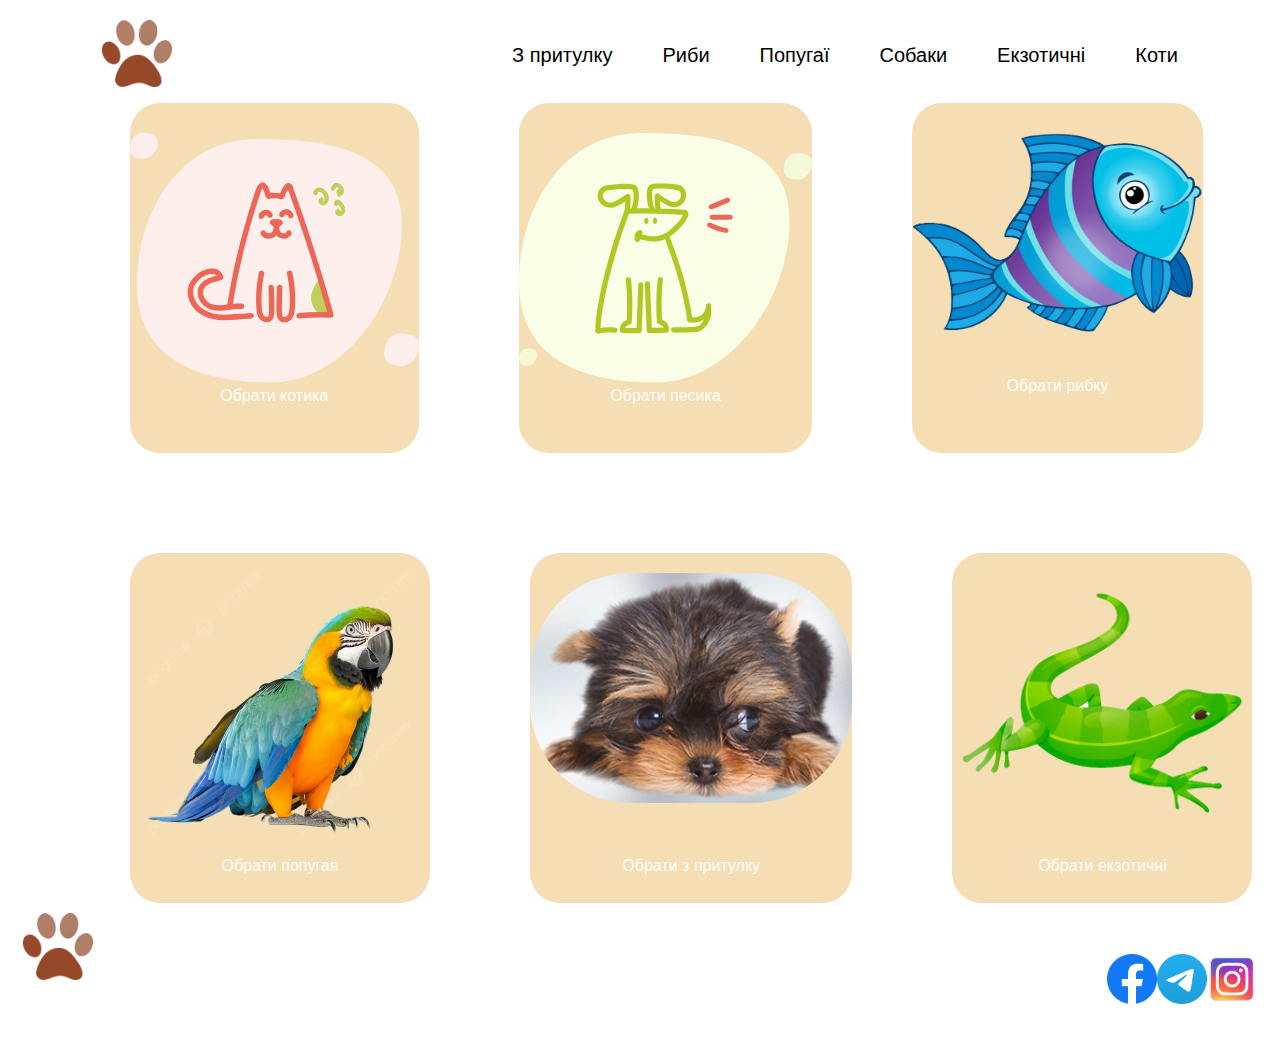
==== tvarunku.html @ 672cca84 "Add files via upload" ====
<!DOCTYPE html>
<html lang="en">
<head>
    <meta charset="UTF-8">
    <meta name="viewport" content="width=device-width, initial-scale=1.0">
    <title>Знайти тваринку</title>
    <link rel="stylesheet" href="css/search.css">
    <link rel="stylesheet" href="css/media123.css">
</head>
<body>
    <header class="header">
        <div class="container header-conteiner">
        <a href="index.html"><img src="фото/logo.webp" width="70px"></a>
    <nav class="nav" id="nav">
        <ul class="list-reset nav__list">
            <li class="nav_link">
              <a href="tvar.html">З притулку</a>
            </li>
            <li class="nav_link">
              <a href="fish.html">Риби</a>
            </li>
            <li class="nav_link">
              <a href="bird.html">Попугаї</a>
            </li>
            <li class="nav_link">
              <a href="dog.html">Собаки</a>
            </li>
            <li class="nav_link">
              <a href="priut.html">Екзотичні</a>
            </li>
            <li class="nav_link">
              <a href="caty.html">Коти</a>
            </li>
            </ul>
    </nav>
    <button class="btn-reset burger" id="burger">
        <span class="burger__line"></span>
        <span class="burger__line"></span>
        <span class="burger__line"></span>
    </button>
    </div>
    </header>
    <main>
        <section class="animals">
            <div class="container-main12345">
            <div class="container-main">
                <div class="cat">
                    <a href="caty.html"><img src="фото/cat-bg.svg">
                    <div>Обрати котика</div></a>
                </div>
                <div class="dog">
                    <a href="dog.html"><img src="фото/dog-bg.svg" alt="">
                    <div>Обрати песика</div></a>
                </div>
                <div class="fish">
                <a href="fish.html"><img src="фото/fish.png" alt="">
                    <div>Обрати рибку</div></a>
                </div>
                </div>
                <div class="container-main123">
                <div class="bird">
                <a href="bird.html"><img src="фото/popuga.png" width="300px">
                    <div>Обрати попугая</div></a>
                </div>
                <div class="z-prutylky">
                <a href="tvar.html"><img src="фото/zpritulku.jpg" alt="">
                    <div>Обрати з притулку</div></a>
                </div>
                <div class="ekzotuchni">
                <a href="priut.html"><img src="фото/istockphoto-1342484743-612x612.png" width="300px" alt="">
                    <div>Обрати екзотичні</div></a>
                </div>
            </div>
        </div>
        </section>
    </main>
    <footer>
        <div class="container-footer">
            <a href="index.html"><img src="фото/logo.webp" width="70px"></a>    
        <div class="div123">
            <a href=""><img src="фото/Facebook_f_logo_(2019).svg.png" width="50px"></a>
        <a href=""><img src="фото/Telegram_2019_Logo.svg.png" width="50px"></a>
    <a href=""><img src="фото/depositphotos_564581688-stock-illustration-instagram-social-media-app-icon.jpg" width="50px"></a>
        </div>
    </div>
    </footer>
</body>
</html>
---- css/search.css ----
body{
    font-family: sans-serif;
}

.container{
    max-width: 1382px;
    padding: 0 15px;
    margin: 0 auto;
}

.container-footer{
    max-width: 1582px;
    padding: 0 15px;
    margin: 0 auto;
}

header{
    display: flex;
    text-decoration: none;
    height: 95px;
}

.header-conteiner{
    display: flex;
    align-items: center;
    justify-content: space-between;
    gap: 300px;
}

.nav__list{
    display: flex;
    align-items: center;
    gap: 50px;
}

.list-reset{
    list-style-type: none;
}

.nav_link{
    font-size: 20px;
}

.nav_link a{
    text-decoration: none;
    color:black;
}

.nav_link a:hover{
    color:aqua
}

.burger{
    display: none;
}

.conteiner-all{
    max-width: 1380px;
    margin: 0 auto;
    padding: 0 15px;
}

.dim{
    font-size: 25px;
}

footer{
    max-width: 1380px;
    margin: 0 auto;
    padding-top: 10px;
}

.div123{
    display: flex;
    justify-content: right;
    position: relative;
    bottom: 30px;
}

.container-main12345{
    max-width: 1020px;
    margin: 0 auto;
}

.container-main12345 a{
    text-decoration: none;
    color: white;
    font-family: 'Segoe UI', Tahoma, Geneva, Verdana, sans-serif;
}

.container-main{
    display: flex;
    flex-direction: row;
    margin: 0 auto;
    gap: 100px;
}

.container-main123{
    display: flex;
    flex-direction: row;
    margin: 0 auto;
    gap: 100px;
    margin-top: 100px;
}

.cat{
    display: flex;
    background-color: wheat;
    border-radius: 30px;
    text-align: center;
    height: 350px;
}

.cat img{
    height: 250px;
    margin-top: 30px;
}

.dog{
    display: flex;
    background-color: wheat;
    border-radius: 30px;
    text-align: center;
    height: 350px;
}

.dog img{
    height: 250px;
    margin-top: 30px;
}

.fish{
    display: flex;
    background-color: wheat;
    border-radius: 30px;
    text-align: center;
    height: 350px;
}

.fish img{
    height: 200px;
    margin-top: 30px;
}

.fish div{
    margin-top: 40px;
}

.bird{
    display: flex;
    background-color: wheat;
    border-radius: 30px;
    text-align: center;
    height: 350px;
}

.ekzotuchni{
    display: flex;
    background-color: wheat;
    border-radius: 30px;
    text-align: center;
    height: 350px;
}

.z-prutylky{
    display: flex;
    background-color: wheat;
    border-radius: 30px;
    text-align: center;
    height: 350px;
}

.z-prutylky div{
    margin-top: 50px;
}

.z-prutylky img{
    margin-top: 20px;
    border-radius: 100px;
    height: 230px;
}
---- css/media123.css ----
@media(max-width:1252px){
    .container-main12345{
        display: block;
        background-color: white;
    }

    .container-main{
        display: block;
        flex-direction: none;
        margin: 0 auto;
        gap: 0px;
        margin-top: 100px;
    }

    .container-main123{
        display: block;
    }
}
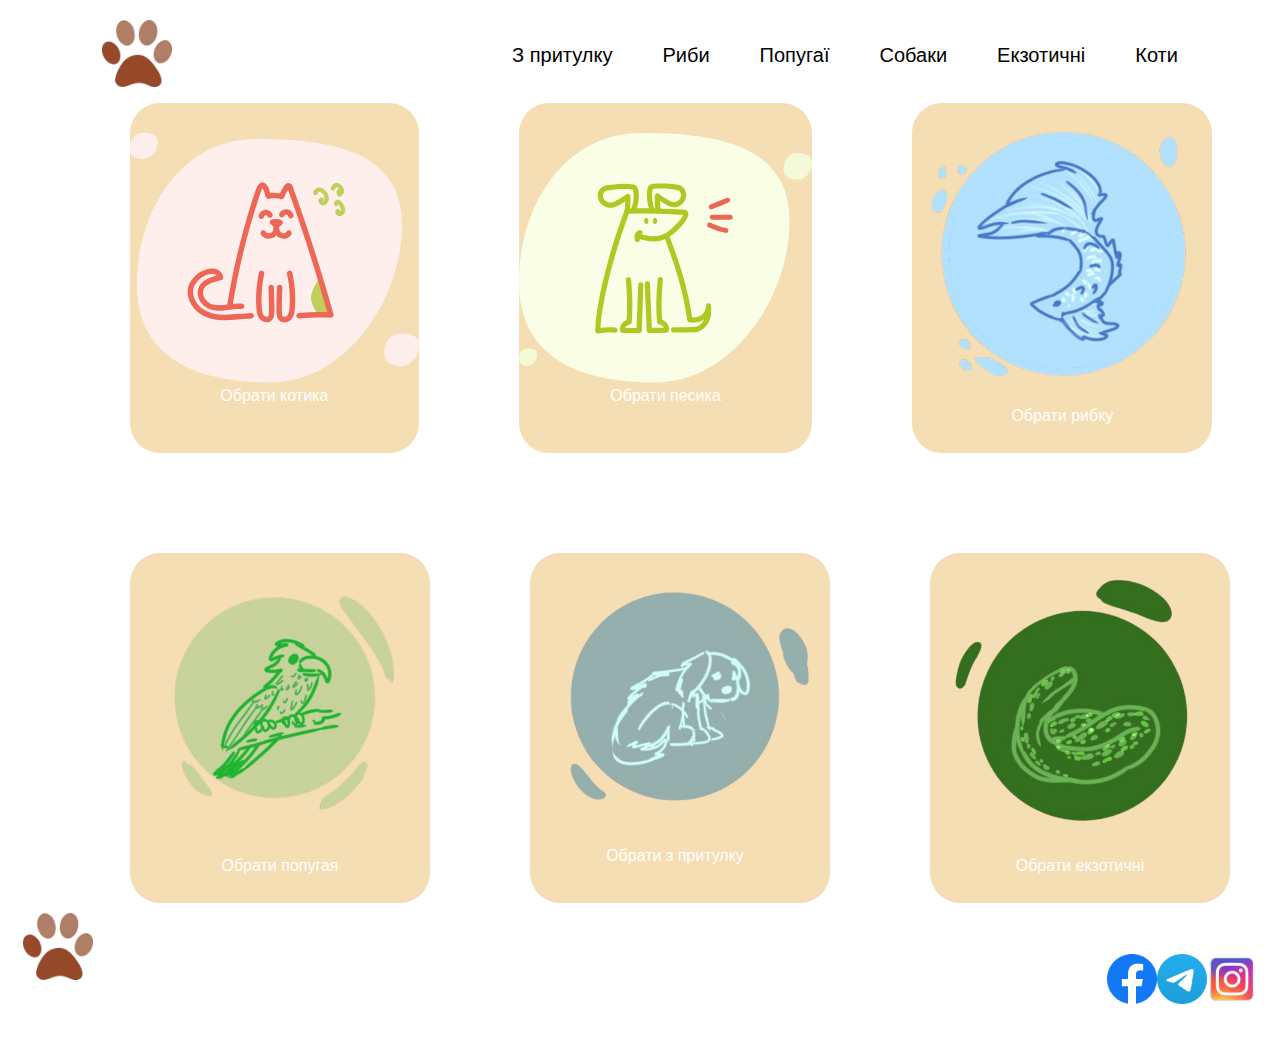
==== commit 3951d390: "Add files via upload" ====
--- a/tvarunku.html
+++ b/tvarunku.html
@@ -53,21 +53,21 @@
                     <div>Обрати песика</div></a>
                 </div>
                 <div class="fish">
-                <a href="fish.html"><img src="фото/fish.png" alt="">
+                <a href="fish.html"><img src="фото/fish12345.png" alt="">
                     <div>Обрати рибку</div></a>
                 </div>
                 </div>
                 <div class="container-main123">
                 <div class="bird">
-                <a href="bird.html"><img src="фото/popuga.png" width="300px">
+                <a href="bird.html"><img src="фото/popogaia.png" width="300px">
                     <div>Обрати попугая</div></a>
                 </div>
                 <div class="z-prutylky">
-                <a href="tvar.html"><img src="фото/zpritulku.jpg" alt="">
+                <a href="tvar.html"><img src="фото/dog12345.png" alt="">
                     <div>Обрати з притулку</div></a>
                 </div>
                 <div class="ekzotuchni">
-                <a href="priut.html"><img src="фото/istockphoto-1342484743-612x612.png" width="300px" alt="">
+                <a href="priut.html"><img src="фото/ekxo123.png" width="300px" alt="">
                     <div>Обрати екзотичні</div></a>
                 </div>
             </div>
--- a/css/search.css
+++ b/css/search.css
@@ -138,12 +138,7 @@
 }
 
 .fish img{
-    height: 200px;
-    margin-top: 30px;
-}
-
-.fish div{
-    margin-top: 40px;
+    height: 300px;
 }
 
 .bird{
@@ -168,14 +163,19 @@
     border-radius: 30px;
     text-align: center;
     height: 350px;
+    width: 300px;
+}
+
+.z-prutylky img{
+    height: 350px;
+    position: relative;
+    right: 30px;
+    bottom: 30px;
 }
 
 .z-prutylky div{
-    margin-top: 50px;
-}
-
-.z-prutylky img{
-    margin-top: 20px;
-    border-radius: 100px;
-    height: 230px;
+    position: relative;
+    bottom: 100px;
+    right: 30px;
+    margin-top: 40px;
 }